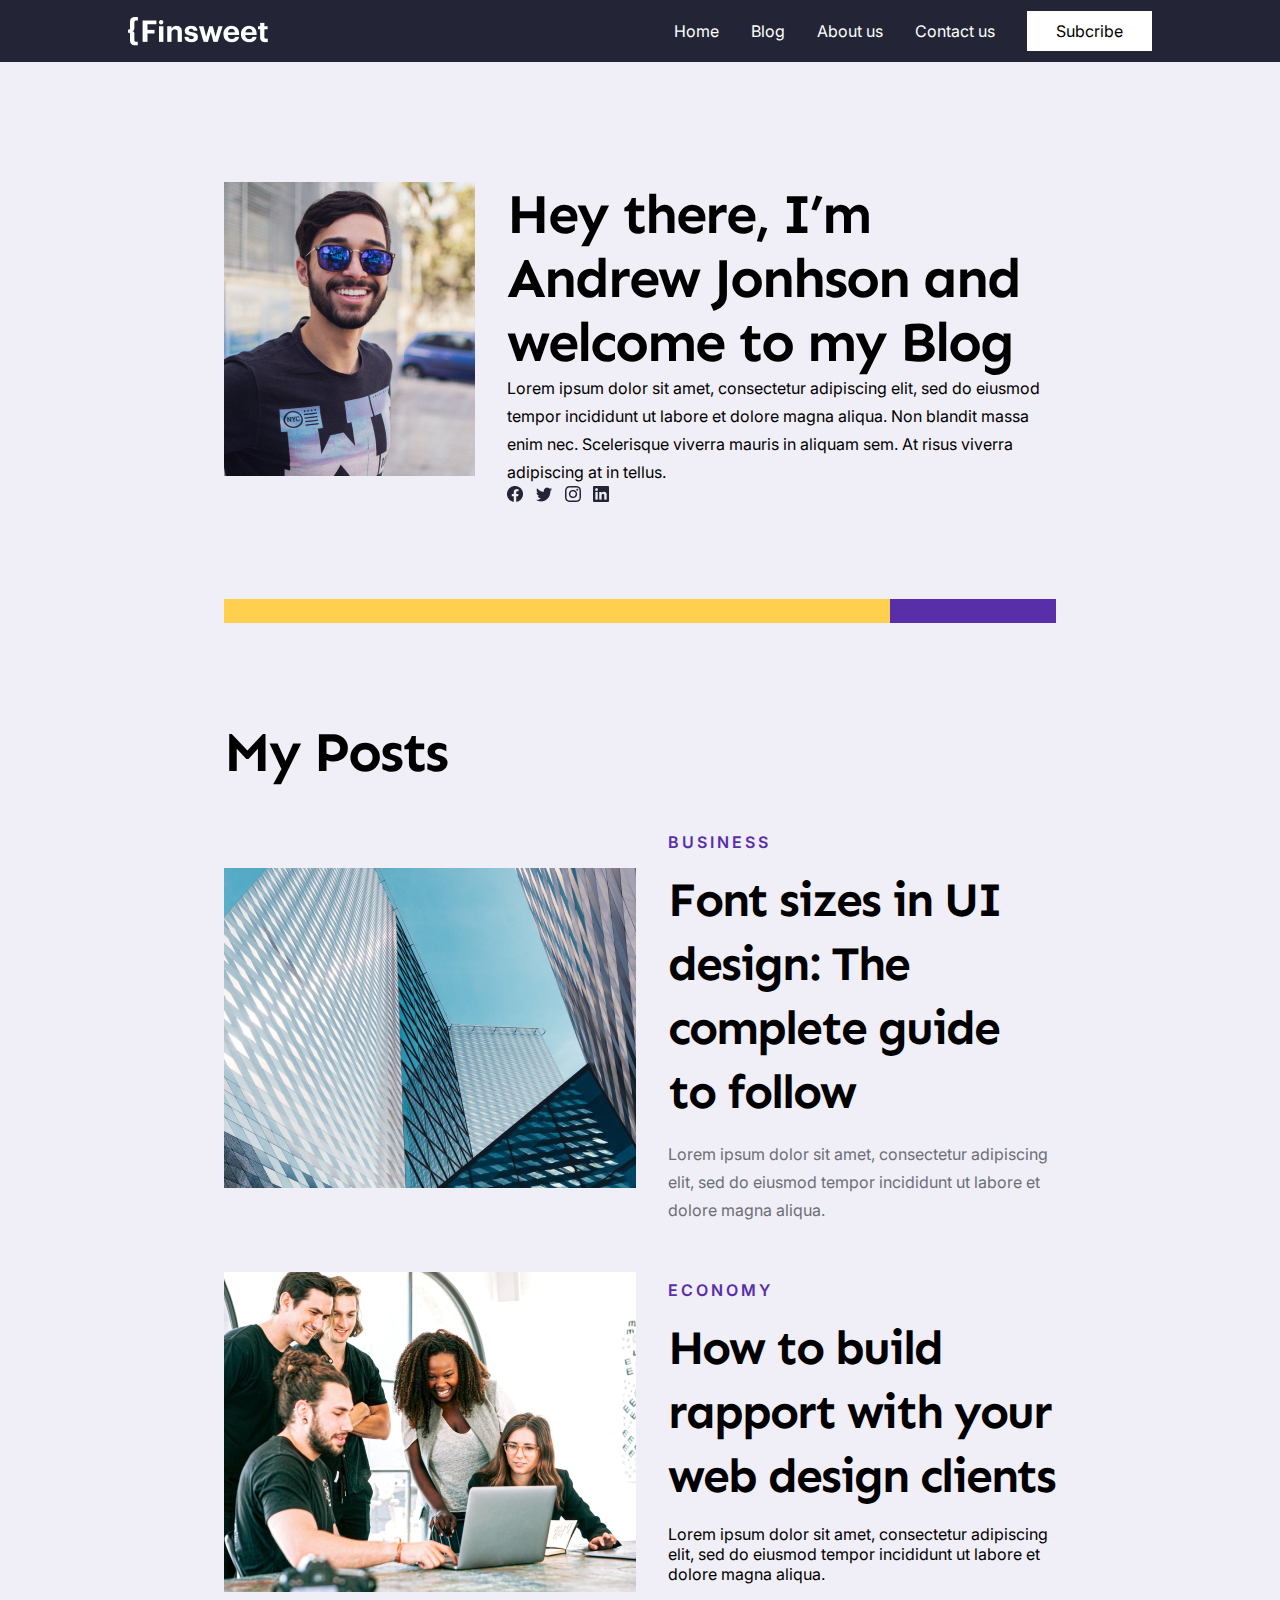
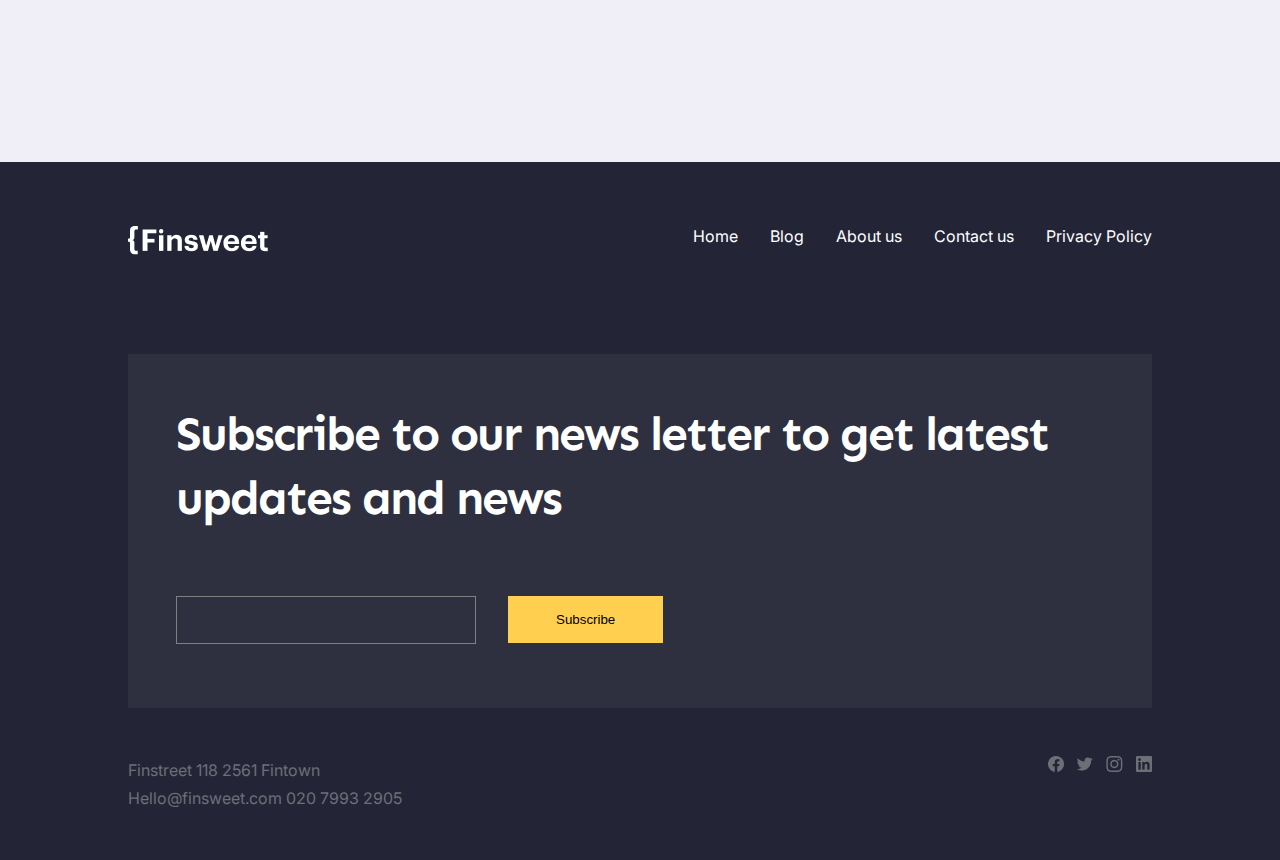
==== index.html @ 623aae0f "david urosa" ====
<!DOCTYPE html>
<html lang="en">
<head>
    <meta charset="UTF-8">
    <meta http-equiv="X-UA-Compatible" content="IE=edge">
    <meta name="viewport" content="width=device-width, initial-scale=1.0">
    <title>Autor</title>
    <link rel="stylesheet" href="style.css">
    <link rel="stylesheet" href="https://unicons.iconscout.com/release/v4.0.0/css/line.css">
</head>
<body>
    <nav>
        <div class="container-nav">
            <div>
                <img src="./image/Logo (1).png" alt="">
            </div>
            <div class="nav-links">
                <a href="">Home</a>
                <a href="">Blog</a>
                <a href="">About us</a>
                <a href="/contact.html" >Contact us</a>
                <a href="">Subcribe</a>
            </div>
        </div>
    </nav>
    
    <div class="nav-telefono">
        <a href=""  class=""><i class="uil uil-home"></i><span>Home</span>
        </a>
        <a href=""  class=""> <i class="uil uil-blogger"></i></i><span>Blog</span>
        </a>
        <a href="" class=""> <i class="uil uil-tag"></i></i><span>About us</span>
        </a>
        <a href="/contact.html"  class="" > <i class="uil uil-phone"></i></i><span>Contact us</span>
        </a>
        <a href="#"  class="" ><i class="uil uil-envelope-heart"></i></i><span>Subcribe</span>
        </a>
    </div>


    <main>
        <div class="container">
            <div class="autor-container">
                <div class="autor-img">
                    <img src="./image/close-up-photography-of-man-wearing-sunglasses-1212984.png" alt="">
                </div>
                <div class="autor-texto">
                    <h1>Hey there, I’m Andrew Jonhson and welcome to my Blog</h1>
                    <p>Lorem ipsum dolor sit amet, consectetur adipiscing elit, sed do eiusmod tempor incididunt ut labore et dolore magna aliqua. Non blandit massa enim nec. Scelerisque viverra mauris in aliquam sem. At risus viverra adipiscing at in tellus.</p>
                    <div class="autor-icon">
                        <a href=""><img src="image/Facebook/Negative.png" alt=""></a>
                        <a href=""><img src="image/Twitter/Negative.png" alt=""></a>
                        <a href=""><img src="image/Instagram/Negative.png" alt=""></a>
                        <a href=""><img src="image/LinkedIn/Negative.png" alt=""></a>
                    </div>
                </div>
            </div>
            <div class="linea">
                <div class="linea-1">
                </div>
                <div class="linea-2">

                </div>
            </div>

            <div class="container-post">
                <h1>My Posts</h1>
                <div class="post">
                    <div class="post-img">
                        <img src="./image/post-1.png" alt="">
                    </div>
                    <div class="post-body">
                        <div class="post-category">
                            <p>BUSINESS</p>
                            
                        </div>
                        <div class="post-title">
                            <h2>Font sizes in UI design: The complete guide to follow</h2>
                        </div>
                        <div class="post-parrafo">
                            <p class="text-muted">Lorem ipsum dolor sit amet, consectetur adipiscing elit, sed do eiusmod tempor incididunt ut labore et dolore magna aliqua.</p>
                        </div>

                    </div>
                </div>
                <div class="post">
                    <div class="post-img">
                        <img src="./image/post-2.png" alt="">
                    </div>
                    <div class="post-body">
                        <div class="post-category">
                            <p>
                                ECONOMY
                            </p>
                            
                        </div>
                        <div class="post-title">
                            <h2>
                                How to build rapport with your web design clients
                            </h2>
                        </div>
                        <div class="post-parrafo">
                            Lorem ipsum dolor sit amet, consectetur adipiscing elit, sed do eiusmod tempor incididunt ut labore et dolore magna aliqua.
                        </div>
                        
                    </div>
                </div>
            </div>
        </div>
    </main>
    <footer>
        <div class="container">
            <div class="container-footer">
                <div>

                    <img src="./image/Logo (1).png" alt="">
                </div>
                <div class="footer-links">
                    <a href="">Home</a>
                    <a href="">Blog</a>
                    <a href="">About us</a>
                    <a href="">Contact us</a>
                    <a href="">Privacy Policy</a>
                </div>
            </div>
            <div class="mensajes">
                <div class="texto">
                        <h2>Subscribe to our news letter to get latest updates and news</h2>
                </div>
                <div class="form-footer">
                    <input type="text">
                    <button class="btn-primary">Subscribe</button>
                </div>

            </div>
            <div class="footer-final">
                <div>
                    <p class="text-muted">Finstreet 118 2561 Fintown</p>
                    <p class="text-muted">Hello@finsweet.com  020 7993 2905</p>
                </div>
                <div class="autor-icon">
                    <a href=""><img src="image/Facebook2/Negative.png" alt=""></a>
                    <a href=""><img src="image/Twitter2/Negative.png" alt=""></a>
                    <a href=""><img src="image/Instagram2/Negative.png" alt=""></a>
                    <a href=""><img src="image/LinkedIn2/Negative.png" alt=""></a>
                </div>
            </div>
        </div>
    </footer>
</body>
</html>
---- style.css ----
@import url('https://fonts.googleapis.com/css2?family=Inter:wght@300;400;500&family=Sen:wght@700&display=swap');
*, *::before, *::after{
    margin: 0;
    padding: 0;
    outline: 0;
    box-sizing: border-box;
    text-decoration: none;
    list-style: none;
    border: none;
}

:root{
    --primary-color-hue:252;
    --dark-color-lightness:17%;
    --light-color-lightness:95%;
    --white-color-lightness:100%;
    --color-dark: #232536;
    --color-white: hsl(252,30%,var(--white-color-lightness));
    --color-light: hsl(252,30%,var(--light-color-lightness));

    --color-warning:#FFD050;
    --color-purple:#592EA9;
    --color-black:#000;


    --border-radius: 2rem;
    --card-border-radius:1rem;
    --btn-padding:0.6rem 2rem;
    --search-padding:0.6rem 1rem;
    --card-padding:1rem;

    --sticky--top-left:5.4rem;
    --sticky--top-rigth:-18rem;
}

body{
    font-family: 'Inter','Sen', sans-serif;
     color: var(--color-black);
    background: var(--color-light);
    overflow-x: hidden;
}


.bg-dark{
    background: var(--color-dark);
}

.bg-primary{
    background: var(--color-warning);
}

.bg-secondary{
    background: var(--color-purple);
}



nav{
    width: 100%;
    background: var(--color-dark);
    padding: 0.7rem 0;
    position: fixed;
    top: 0;
    z-index: 10;
    display: flex;
    justify-content: center;   
    
}

.nav-telefono{
    display: none;
}

.container{
    width: 80%;
    margin: 0 auto;
    max-width: 2160px;
}
.container-nav{
    width: 80%;
    display: flex;
    margin: 0 auto;
    justify-content: space-between;
    align-items: center;
    max-width: 2160px;
}

.nav-links{
display: flex;
gap: 2rem;
align-items: center;
}

.nav-links a{
    color: white;
    transition: all ease 300ms;

}

.nav-links a:hover{
    color: var(--color-warning);
}

.nav-links a:last-child{
    background: white;
    padding: 0.5rem 1.7rem;
    color: #000;
    border: 2px solid transparent;
transition: all ease 300ms;
}

.nav-links a:last-child:hover{
    border: 2px solid var(--color-purple);
    border: 2px solid var(--color-purple);

}

img{
    display: block;
}

/* ===========================bloque 1======================= */
.imgen-fondo{
    height:48rem;
    width: 100%;
    display: flex;
    justify-content: center;
    align-items: center;
}

.head-container{
    width: 70%;
    display: flex;
flex-direction: column;
justify-content: start;
align-items: flex-start;
gap: 1.5rem;
color: white;
}

.head-tex1{
    font-size: 16px;   
     font-weight:200;
    line-height: 20px;
    letter-spacing: 3px;
    text-transform: uppercase;


}

.text-muted{
    color: #6D6E76;
    font-family: 'Inter';
font-style: normal;
font-weight: 400;
font-size: 16px;
line-height: 28px;
}

p{
    font-family: 'Inter';
font-style: normal;
font-weight: 400;
font-size: 16px;
line-height: 28px;
}

.head-tex1 span{
    font-weight: 600;
}

h1 {
    font-family: 'Sen';
font-style: normal;
font-weight: 700;
font-size: 56px;
line-height: 64px;
letter-spacing: -2px;

}
h2{
    font-family: 'Sen';
    font-style: normal;
    font-weight: 700;
    font-size: 48px;
    line-height: 64px;
    /* or 133% */
    letter-spacing: -2px;

}

h3{
    font-family: 'Sen';
font-style: normal;
font-weight: 700;
font-size: 36px;
line-height: 48px;
}


.text-warning{
    color: var(--color-warning);
}

.btn-primary{
    display: flex;
    flex-direction: row;
    align-items: flex-start;
    padding: 16px 48px;
    gap: 12px;
    color: #000;
    background: #FFD050;
    cursor: pointer;
}
.btn-primary:hover{
    opacity: 0.8;
}

/* =========================bloque 2================= */
.bloque2-title{
    margin-top: 6rem;
    display: flex;
    justify-content: space-between;
}

.card{
    padding: var(--card-padding);
}

/* =================================Author======================= */
main{

    position: relative;
    top: 5.4rem;
}

.autor-container{
    display: flex;
    gap: 2rem;
    padding: 6rem;
}

.autor-texto{
    display: flex;
    flex-direction: column;
    justify-content: space-between;
    width: 80%;
}
.autor-icon{
    display: flex;
    gap: 0.8rem;
}

.linea{
    display: flex;
    height: 25px;
    padding: 0 6rem;
}

.linea-1{
width: 80%;
height: 24px;

background: #FFD050;
}

.linea-2{

    width: 20%;
    height: 24px;
    
    /* Purple */
    
    background: #592EA9;
}

.container-post{
    padding: 6rem;
    display: flex;
    flex-direction: column;
    gap: 3rem;
}

.post{
    display: flex;
    gap: 2rem;
    align-items: center;
}
.post-body{
    display: flex;
    gap: 1rem;
    flex-direction: column;
   justify-content: space-between;
}

.post-category p{
    font-family: 'Inter';
font-style: normal;
font-weight: 600;
font-size: 16px;
line-height: 20px;
/* identical to box height, or 125% */
color: #592EA9;
letter-spacing: 3px;
text-transform: uppercase;
}

/* MEdia query de Autor */

@media screen  and (max-width:1200px){
    .autor-container{
        display: flex;
        flex-direction: column;
        justify-content: center;
        align-items: center;
        gap: 2rem;
        padding: 5rem;
    }
    .autor-texto{
        display: flex;
        flex-direction: column;
        justify-content: center;
        width: 90%;
        gap: 2rem;
        align-items: center;
        text-align: center;
    }
    .container-post{
        padding: 4rem;
        display: flex;
        text-align: center;
        flex-direction: column;
        gap: 6rem;
    }


    .post{
        display: flex;
        flex-direction: column;

        gap: 2rem;
        align-items: center;
    }
    .post-body{
        display: flex;
        gap: 1rem;
        flex-direction: column;
       justify-content: space-between;
    }
    
    .post-category p{
        font-family: 'Inter';
    font-style: normal;
    font-weight: 600;
    font-size: 16px;
    line-height: 20px;
    /* identical to box height, or 125% */
    color: #592EA9;
    letter-spacing: 3px;
    text-transform: uppercase;
    }
    
}

@media screen  and (max-width:600px){
    .autor-container{
        display: flex;
        flex-direction: column;
        justify-content: center;
        align-items: center;
        gap: 2rem;
        padding: 0rem;
    }
    .autor-texto{
        display: flex;
        flex-direction: column;
        justify-content: center;
        width: 100%;
        gap: 2rem;
        align-items: center;
        text-align: center;
    }
    .container-post{
        padding: 0rem;
        padding-top: 2rem;
        display: flex;
        text-align: center;
        flex-direction: column;
        gap: 6rem;
    }
    .linea{
        display: flex;
        height: 25px;
        padding: 0 0rem;
        margin-top: 1rem;
    }

    .post{
        display: flex;
        flex-direction: column;

        gap: 2rem;
        align-items: center;
    }
    .post-body{
        display: flex;
        gap: 1rem;
        flex-direction: column;
       justify-content: space-between;
    }
    
    .post-category p{
        font-family: 'Inter';
    font-style: normal;
    font-weight: 600;
    font-size: 16px;
    line-height: 20px;
    /* identical to box height, or 125% */
    color: #592EA9;
    letter-spacing: 3px;
    text-transform: uppercase;
    }
    
}

/* ======================footer================================= */
footer{
    background: var(--color-dark);
    margin-top: 10rem;
    padding-top:4rem ;
}

.container-footer{
    display: flex;
    justify-content: space-between;
    height: 8rem;
    
}

.footer-links{
    display: flex;
    gap: 2rem;
    }
    
    .footer-links a{
        color: white;
        transition: all ease 300ms;
    }
    
    .footer-links a:hover{
        color: var(--color-warning);
    }

    .mensajes{
        background: #2E3040;
        color: white;
        display: flex;
        padding: 3rem;
        gap: 3.1rem;
    }
    .form-footer{
        display: flex;
        height: 5rem;
       align-items: center;
       gap: 2rem;
    }

    .form-footer input{
        height: 3rem;
        width: 300px;
        background: transparent;
        border: solid 1px gray;
        padding-left: 2rem;
        padding-right: 2rem;
        color: white;
    }

    .footer-final{
        margin-top: 3rem;
        padding-bottom: 3rem;
        display: flex;
        justify-content: space-between;
    }
/* =======================media query footer?????????????????????? */

@media screen and (max-width:1400px) {
    
    .mensajes{
        flex-direction: column;
    }
  

   }

    @media screen and (max-width:1042px) {
        .container-footer{
            display: flex;
            justify-content:center ;
            align-items: center;
            gap: 2rem;
            flex-direction: column;
            height: 8rem;
            
        }
        .mensajes{
            flex-direction: column;
        }
      

       }

       
    @media screen and (max-width:600px) {

        footer{
            margin-top: 6rem;
            padding-top:3rem ;
        }

        h1 {
            font-family: 'Sen';
        font-style: normal;
        font-weight: 700;
        font-size: 40px;
        line-height: 40px;
        letter-spacing: 0px;
        
        }
        h2{
            font-family: 'Sen';
            font-style: normal;
            font-weight: 700;
            font-size: 35px;
            line-height: 40px;
            /* or 133% */
            letter-spacing: 0px;
        
        }
        
        h3{
            font-family: 'Sen';
        font-style: normal;
        font-weight: 700;
        font-size: 30px;
        line-height: 40px;
        }

       
        .btn-primary{
            display: flex;
            flex-direction: row;
            align-items: flex-start;
            padding: 10px 30px;
            gap: 12px;
            color: #000;
            background: #FFD050;
            cursor: pointer;
        }
      
        .container-footer{
            display: flex;
            justify-content:center ;
            align-items: center;
            gap: 2rem;
            flex-direction: column;
            height: 25rem;
            
        }
        
        .footer-links{
            flex-direction: column;
            align-items: center;
            gap: 2rem;
            margin-bottom: 2rem;
            }

            .form-footer{
                align-items: center;
                justify-content: center;
                text-align: center;
            }
            
            .form-footer input{
                height: 2rem;
                width: 150px;
                background: transparent;
                border: solid 1px gray;
                padding-left: 2rem;
                padding-right: 2rem;
                color: white;
            }

       }
        
    

    /* ==============================contact=========================== */
    .container-contact{
        margin: 0 auto;
        text-align: center;
        padding:6rem 6rem 2rem 6rem ;
        width: 70%;
        gap: 1rem;
        
    }

    .contact-form{
        display: flex;
        flex-direction: column;
        align-items: center;
        gap: 1rem;
        width: 100%;  
    }

    .head-contact-form{
        background: #592EA9;
        color: white;
        padding: 3rem 4rem;
        display: flex;
        gap: 5rem ;
        width: 60%;
    }

    .head-contact-1{
        display: flex;
        flex-direction: column;
        justify-content: space-between;
        gap: 0.7rem;
    }
    .head-contact-1 .text-muted{
        font-family: 'Inter';
font-style: normal;
font-weight: 400;
font-size: 14px;
line-height: 20px;
color: #FFFFFF;

opacity: 0.6;
    }

   .mt-1{
    margin-top: 2rem;
   } 
    
   .contact-form form{
    width: 60%;
    display: flex;
    flex-direction: column;
    gap: 1rem;
   }

   .contact-form input{
    height: 3rem;
    width: 100%;
    background: transparent;
    border: solid 1px gray;
    padding-left: 2rem;
    padding-right: 2rem;
}
.contact-form textarea{
    width:100%;
    padding:1.5rem 2rem ;
    background: transparent;
    border: solid 1px gray;
  resize: none;
}
.contact-form .btn-primary{
    text-align: center;
    display: flex;
    justify-content: center;
    width: 100%;
    
}
    /* ==============================contact Media query=========================== */

    @media screen and (max-width:1042px) {
    .container{
    width: 90%;

        }

.container-contact{
  
    width: 100%;
    padding:3rem 3rem 1rem 3rem ; 
}

.head-contact-form{
    padding: 2rem 3rem;
    gap: 12rem ;
    width: 90%;
}

.contact-form form{
    width: 90%;
    
   }
    }


    @media screen and (max-width:600px) {
       
    .head-contact-form{
        background: #592EA9;
        color: white;
        padding: 1rem 2rem;
        display: flex;
        gap: 3rem ;
        width: 100%;
    }

   

 
       
        }


        @media screen and (max-width:885px) {
       


            .nav-links{
               display: none;
            }

            .nav-telefono{
                background:rgba(0, 0, 0, 0.6);
    width: max-content;
    display: block;
    padding: 0.7rem 4rem;
    z-index: 10;
    position: fixed;
    left: 50%;
    transform: translateX(-50%);
    bottom: 0;
    display: flex;
    border-radius: 1rem;
    gap: 0.8rem;
    backdrop-filter: blur(15px);
            }
            
            .nav-telefono a{
                background: transparent;
                padding: 0.9rem;
                border-radius: 50%;
                display: flex;
                color:  white;
                font-size: 1.1rem;
                   display: flex;
                flex-direction: column;
                align-items: center;
            }
            
            
            .nav-telefono a span{
            
                font-size: 20px;
            
            
            }
            
            .nav-telefono a i{
            
                font-size: 20px;
            margin-bottom: 7px;
            color: white;
            }
            
            .nav-telefono a.active{
                color:  aliceblue;
            }
        
            

                }
        
                @media screen and (max-width:600px) {
       
                    .nav-telefono a{
                        background: transparent;
                        padding: 0.6rem;
                        border-radius: 50%;
                        display: flex;
                           font-size: rem;
                           display: flex;
                        flex-direction: column;
                        align-items: center;
                    }
                
                    .nav-telefono a span{
            
                        font-size: 13px;
                    
                    
                    }
                    
                    .nav-telefono a i{
                    
                        font-size: 15px;
                    margin-bottom: 7px;
                    color: white;
                    }
                
                 
                       
                        }
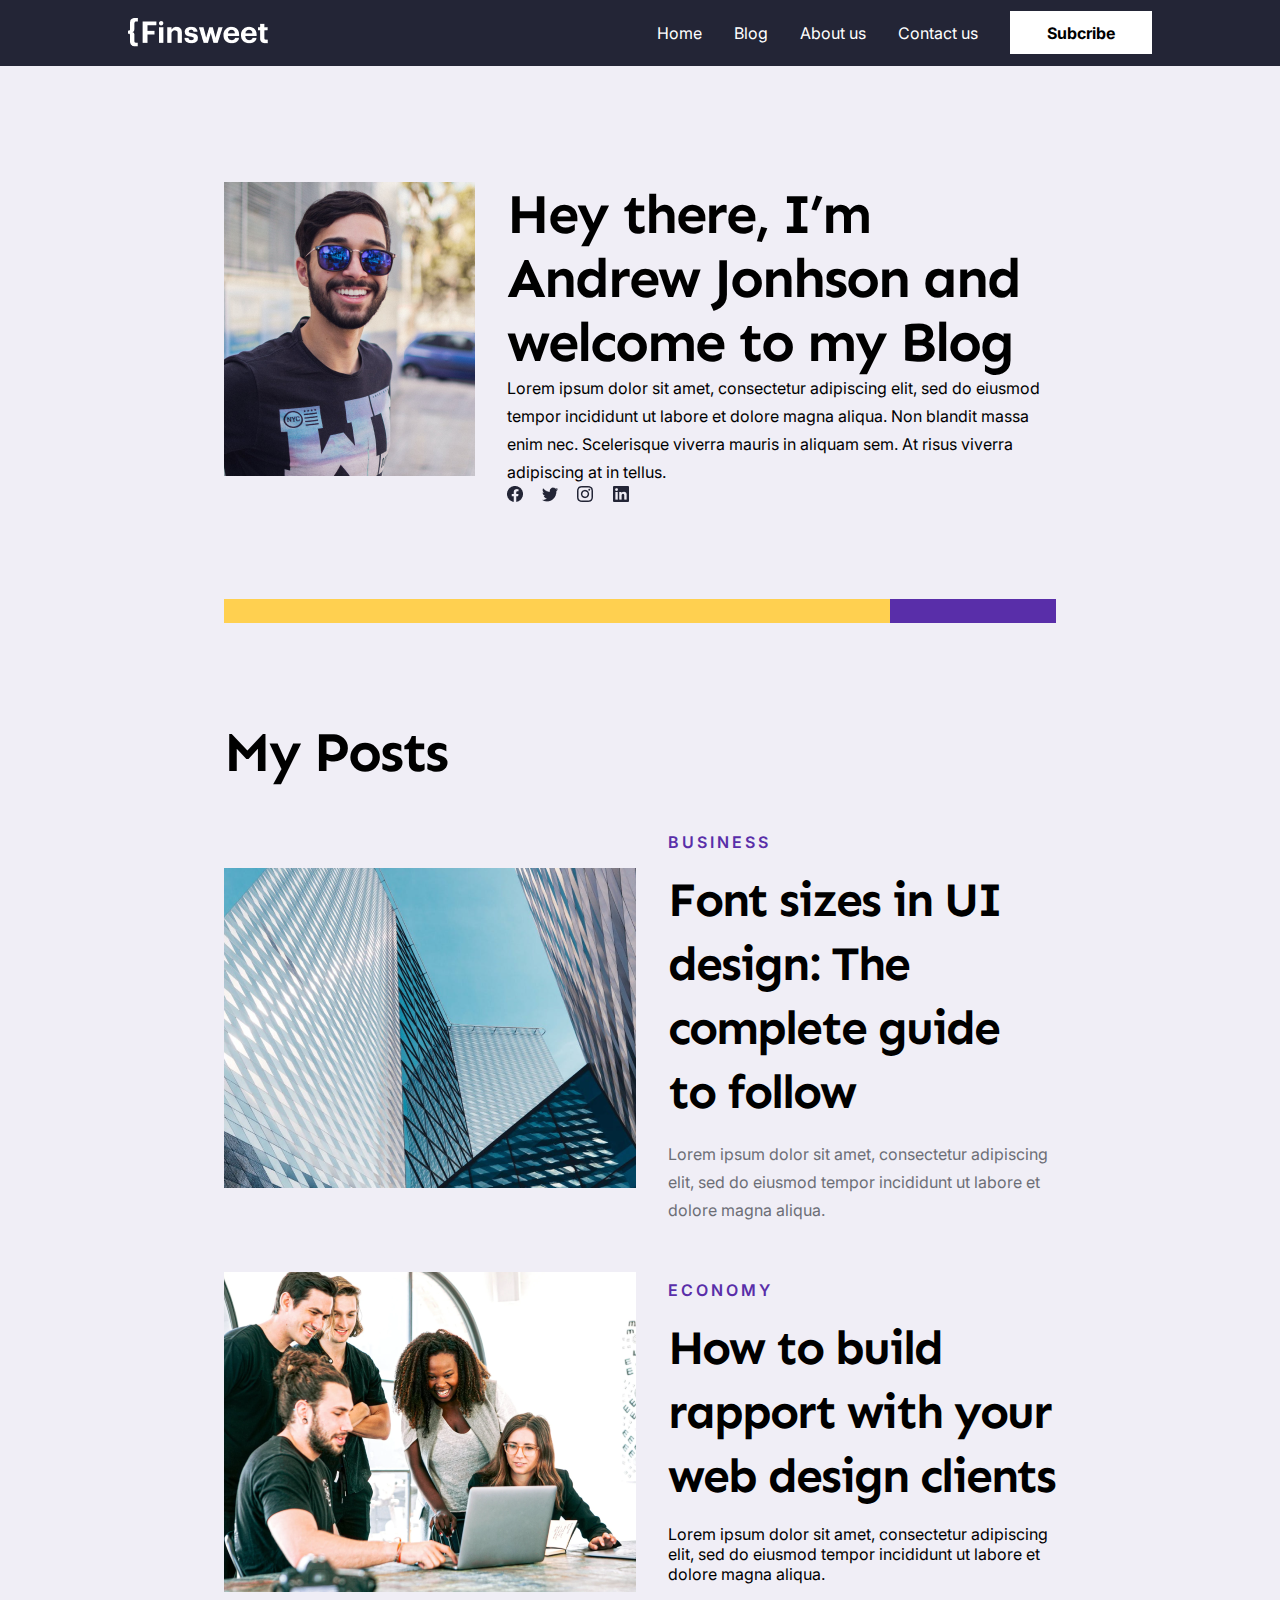
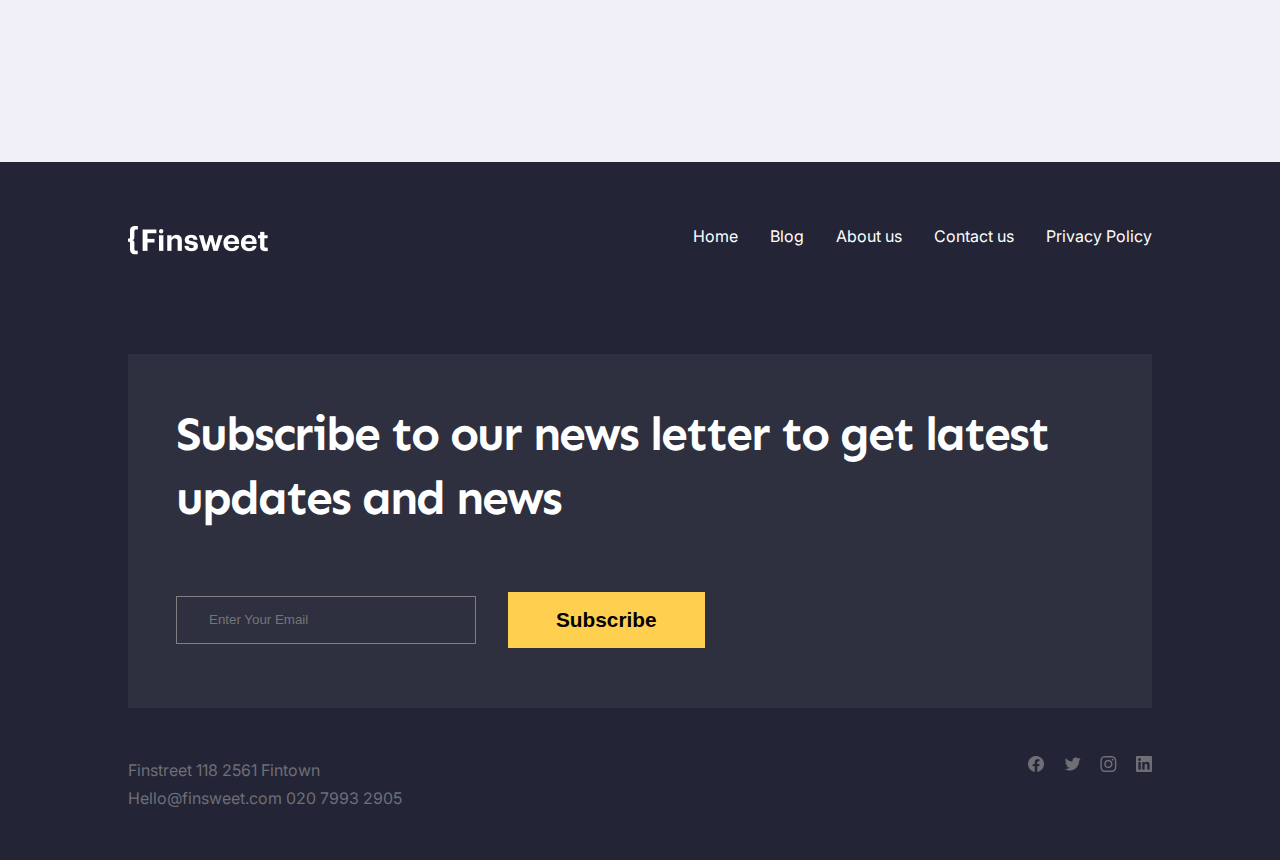
==== commit ccc1d9e7: "commit 1" ====
--- a/index.html
+++ b/index.html
@@ -128,7 +128,7 @@
                         <h2>Subscribe to our news letter to get latest updates and news</h2>
                 </div>
                 <div class="form-footer">
-                    <input type="text">
+                    <input type="text" placeholder="Enter Your Email">
                     <button class="btn-primary">Subscribe</button>
                 </div>
 
--- a/style.css
+++ b/style.css
@@ -105,10 +105,11 @@
 
 .nav-links a:last-child{
     background: white;
-    padding: 0.5rem 1.7rem;
+    padding: 0.6rem 2.2rem;
     color: #000;
     border: 2px solid transparent;
 transition: all ease 300ms;
+font-weight: bold;
 }
 
 .nav-links a:last-child:hover{
@@ -180,6 +181,15 @@
 letter-spacing: -2px;
 
 }
+
+h5{
+    font-family: 'Sen';
+    font-style: normal;
+    font-weight: 700;
+    font-size: 20px;
+    line-height: 32px;}
+
+
 h2{
     font-family: 'Sen';
     font-style: normal;
@@ -211,8 +221,10 @@
     padding: 16px 48px;
     gap: 12px;
     color: #000;
+    font-weight: bold;
     background: #FFD050;
     cursor: pointer;
+    font-size: 1.3rem;
 }
 .btn-primary:hover{
     opacity: 0.8;
@@ -250,7 +262,7 @@
 }
 .autor-icon{
     display: flex;
-    gap: 0.8rem;
+    gap: 1.2rem;
 }
 
 .linea{
@@ -557,6 +569,7 @@
             color: #000;
             background: #FFD050;
             cursor: pointer;
+
         }
       
         .container-footer{
@@ -600,9 +613,12 @@
     .container-contact{
         margin: 0 auto;
         text-align: center;
+        display: flex;
+        flex-direction: column;
         padding:6rem 6rem 2rem 6rem ;
         width: 70%;
-        gap: 1rem;
+        gap: 1.5rem;
+        margin-bottom: 1.5rem;
         
     }
 
@@ -623,11 +639,15 @@
         width: 60%;
     }
 
+    .border-bt{
+        border-bottom: solid #6A43B2  1px;
+        width:100%;
+    }
+
     .head-contact-1{
         display: flex;
         flex-direction: column;
-        justify-content: space-between;
-        gap: 0.7rem;
+        gap: 0.3rem;
     }
     .head-contact-1 .text-muted{
         font-family: 'Inter';
@@ -652,12 +672,53 @@
    }
 
    .contact-form input{
-    height: 3rem;
+    height: 4.5rem;
     width: 100%;
     background: transparent;
     border: solid 1px gray;
     padding-left: 2rem;
     padding-right: 2rem;
+}
+
+.caja {
+    height: 4.5rem;
+    overflow: hidden;
+    width: 100%;
+    position:relative;
+ }
+ .contact-form select  {
+    background: transparent;
+    border: solid 1px gray;
+    font-size: 14px;
+    height: 4.5rem;
+    padding: 5px;
+    padding-left: 2rem;
+    width: 100%;  
+    -webkit-appearance: none;
+    -moz-appearance: none;
+ }
+ .contact-form select:focus{ outline: none;}
+ 
+  select::-ms-expand {
+    display: none;
+}
+ .caja::after{
+     content:"\025be";
+     display:flex;
+     justify-content: center;
+     align-items: center;
+     padding-top:7px;
+     text-align:center;
+     width:60px;
+     height:60px;
+     position:absolute;
+     top:0;
+     right:0px;	
+     pointer-events: none;
+ }
+
+.contact-form input::placeholder{
+  color: #000;
 }
 .contact-form textarea{
     width:100%;
@@ -666,11 +727,16 @@
     border: solid 1px gray;
   resize: none;
 }
+.contact-form textarea::placeholder{
+    color: #000;
+}
 .contact-form .btn-primary{
     text-align: center;
     display: flex;
     justify-content: center;
     width: 100%;
+    font-weight: bold;
+    font-size: 1.5rem;
     
 }
     /* ==============================contact Media query=========================== */
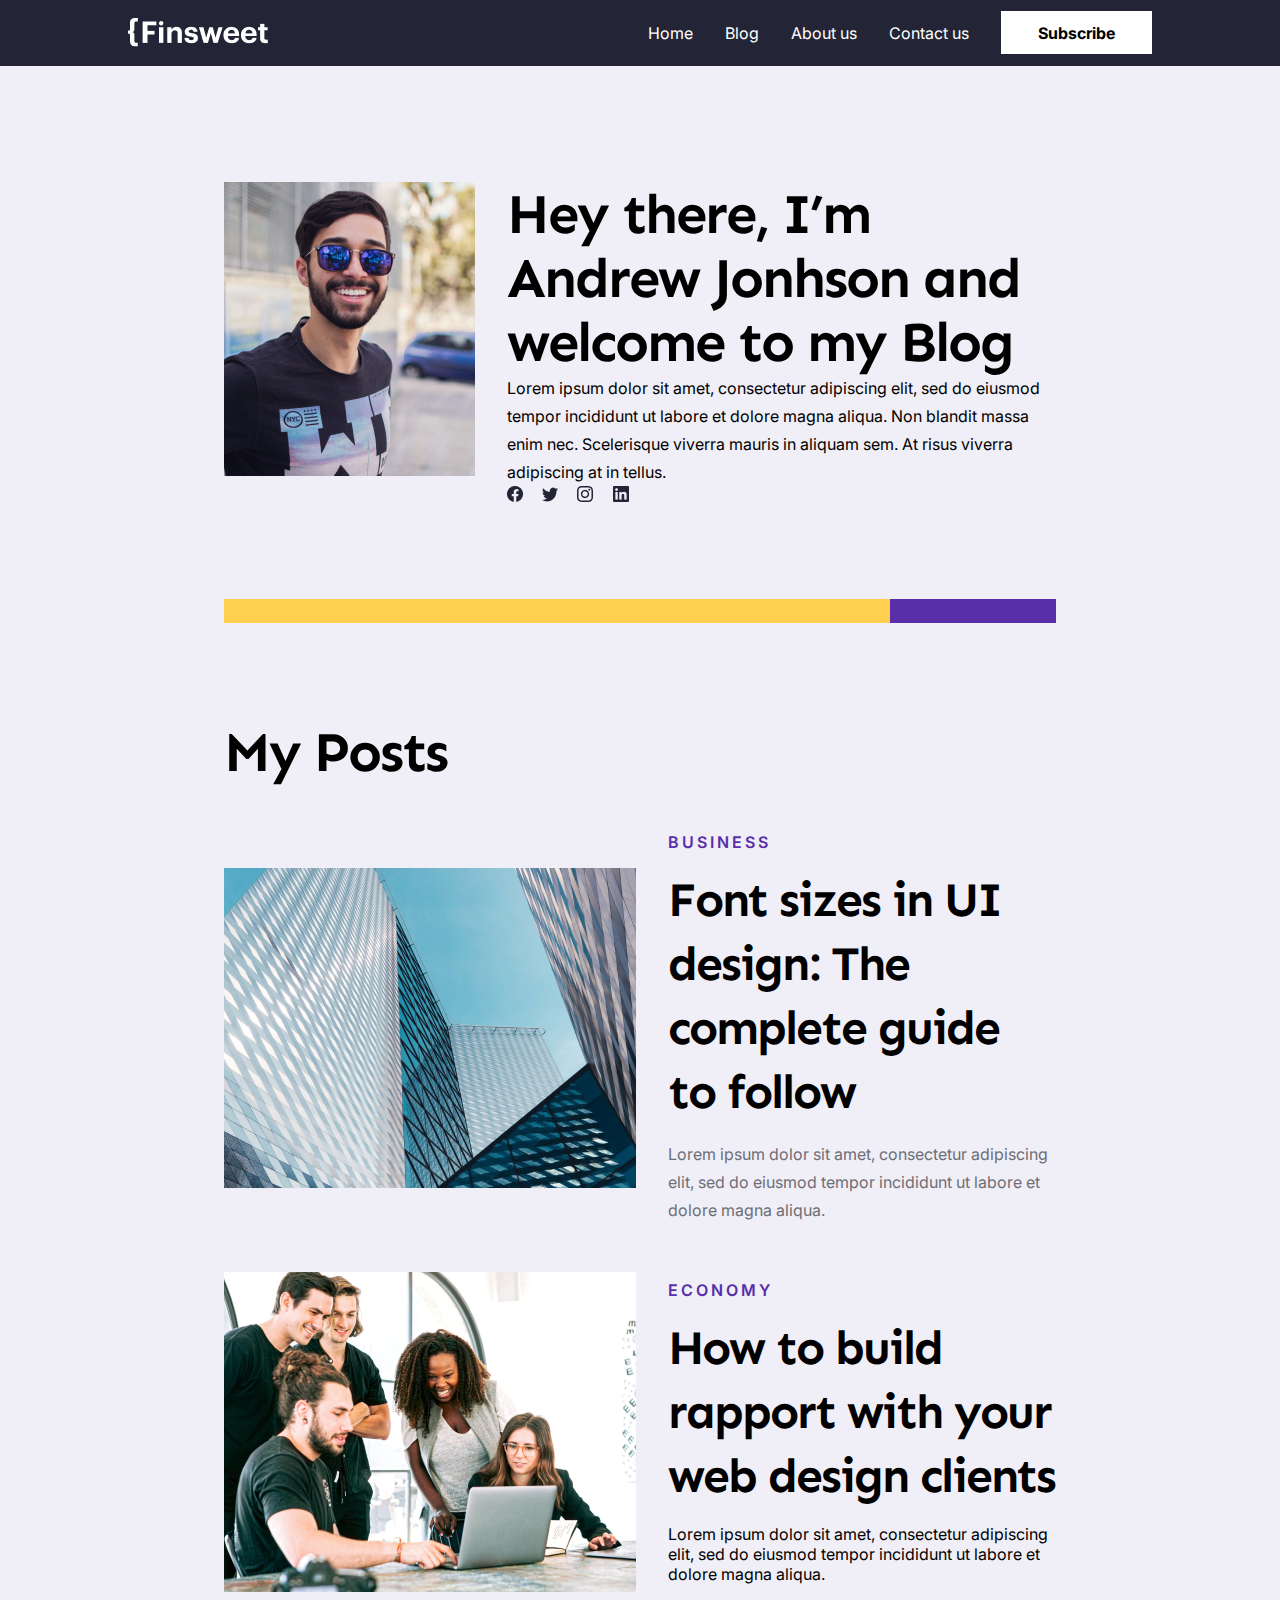
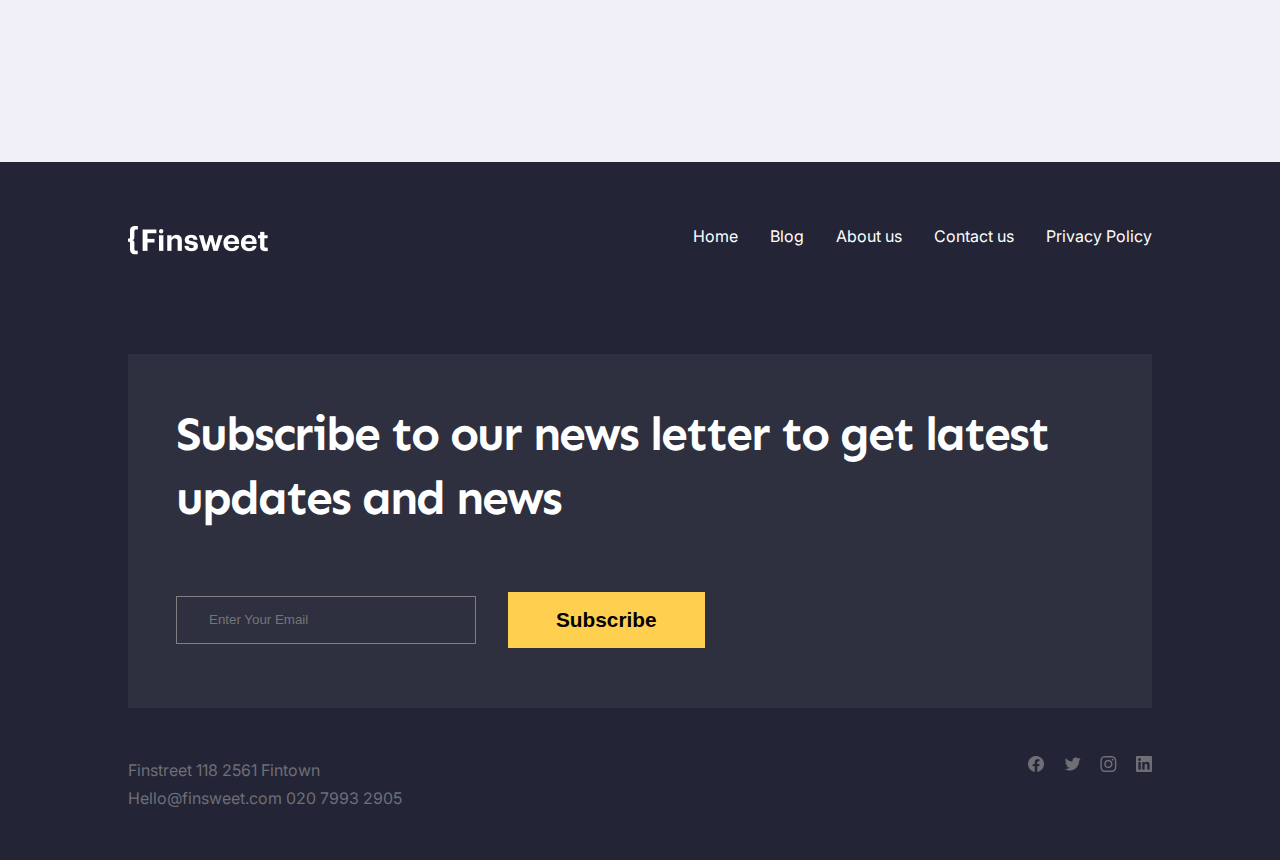
==== commit eaeb6383: "5commit" ====
--- a/index.html
+++ b/index.html
@@ -19,7 +19,7 @@
                 <a href="">Blog</a>
                 <a href="">About us</a>
                 <a href="/contact.html" >Contact us</a>
-                <a href="">Subcribe</a>
+                <a href="">Subscribe</a>
             </div>
         </div>
     </nav>
@@ -33,7 +33,7 @@
         </a>
         <a href="/contact.html"  class="" > <i class="uil uil-phone"></i></i><span>Contact us</span>
         </a>
-        <a href="#"  class="" ><i class="uil uil-envelope-heart"></i></i><span>Subcribe</span>
+        <a href="#"  class="" ><i class="uil uil-envelope-heart"></i></i><span>Subscribe</span>
         </a>
     </div>
 
